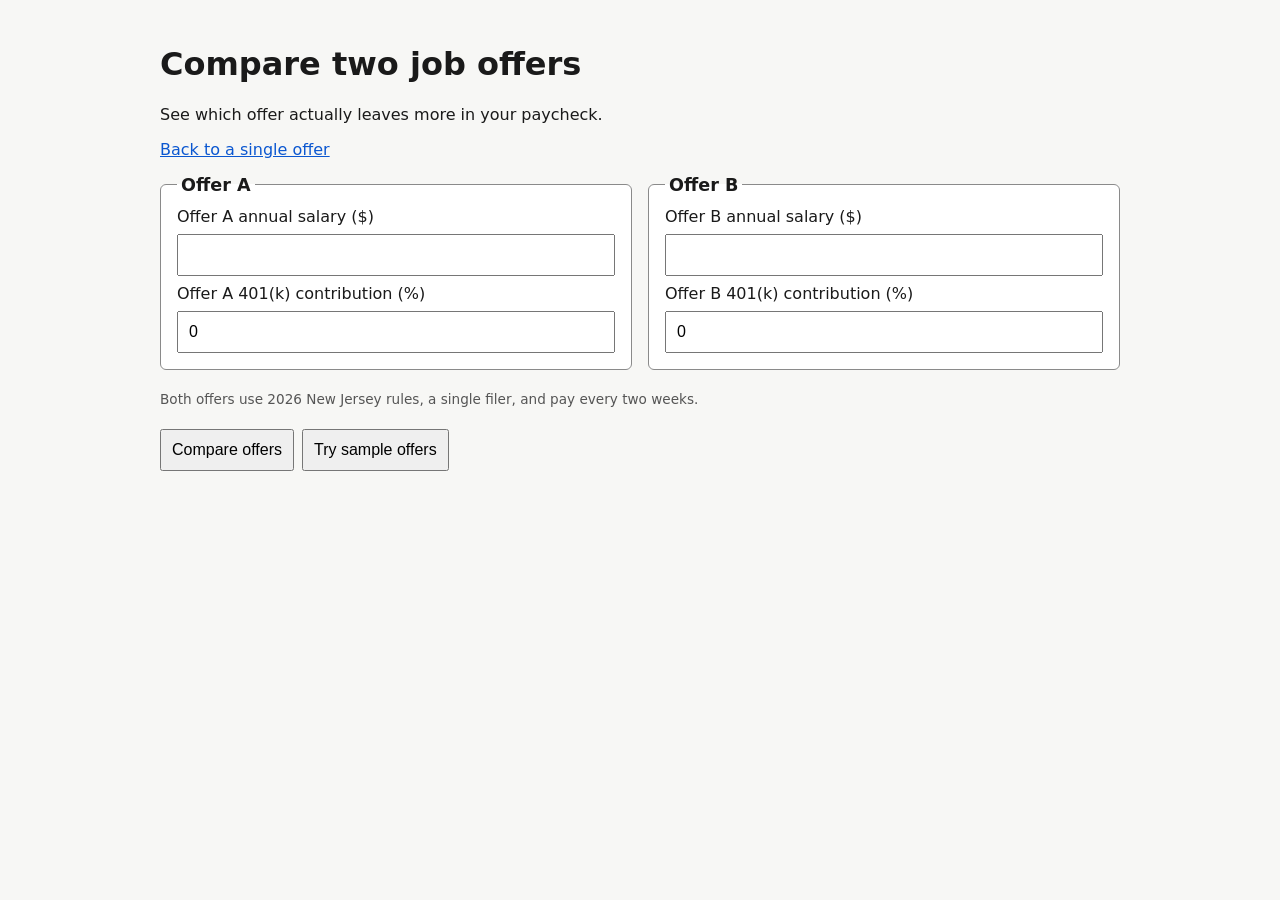
==== frontend/compare.html @ b54831f1 "Add compare view for two job offers - New compare.html/compare.js: Offer A and B forms side by side," ====
<!doctype html>
<html lang="en">

<head>
    <meta charset="utf-8">
    <meta name="viewport" content="width=device-width, initial-scale=1">
    <title>Compare offers - PayPeek</title>
    <link rel="stylesheet" href="style.css">
</head>

<body>
    <main class="wide">
        <h1>Compare two job offers</h1>
        <p class="tagline">See which offer actually leaves more in your paycheck.</p>
        <p><a href="index.html">Back to a single offer</a></p>

        <form id="compare-form">
            <div class="offers">
                <fieldset>
                    <legend>Offer A</legend>
                    <label for="a-salary">Offer A annual salary ($)</label>
                    <input id="a-salary" type="number" min="1" step="1" inputmode="numeric" required>

                    <label for="a-k401">Offer A 401(k) contribution (%)</label>
                    <input id="a-k401" type="number" min="0" max="100" step="0.5" value="0" required>
                </fieldset>

                <fieldset>
                    <legend>Offer B</legend>
                    <label for="b-salary">Offer B annual salary ($)</label>
                    <input id="b-salary" type="number" min="1" step="1" inputmode="numeric" required>

                    <label for="b-k401">Offer B 401(k) contribution (%)</label>
                    <input id="b-k401" type="number" min="0" max="100" step="0.5" value="0" required>
                </fieldset>
            </div>

            <p class="note">Both offers use 2026 New Jersey rules, a single filer, and pay every two weeks.</p>

            <div class="actions">
                <button type="submit" id="compare-submit">Compare offers</button>
                <button type="button" id="sample">Try sample offers</button>
            </div>
        </form>

        <p id="error" role="alert"></p>

        <!-- Always in the page so screen readers announce changes to it. -->
        <div id="summary" class="summary" role="status" aria-live="polite"></div>

        <section id="results" aria-labelledby="results-heading" hidden>
            <h2 id="results-heading">Side by side</h2>
            <div class="offers">
                <article class="offer-result" aria-labelledby="a-heading">
                    <h3 id="a-heading">Offer A</h3>
                    <p class="net">Take-home per paycheck: <strong id="a-net"></strong></p>
                    <table>
                        <caption class="visually-hidden">Offer A deductions</caption>
                        <thead>
                            <tr>
                                <th scope="col">Item</th>
                                <th scope="col">Per paycheck</th>
                                <th scope="col">Per year</th>
                            </tr>
                        </thead>
                        <tbody id="a-rows"></tbody>
                    </table>
                    <ul id="a-notes" class="notes" aria-label="Offer A notes" hidden></ul>
                </article>

                <article class="offer-result" aria-labelledby="b-heading">
                    <h3 id="b-heading">Offer B</h3>
                    <p class="net">Take-home per paycheck: <strong id="b-net"></strong></p>
                    <table>
                        <caption class="visually-hidden">Offer B deductions</caption>
                        <thead>
                            <tr>
                                <th scope="col">Item</th>
                                <th scope="col">Per paycheck</th>
                                <th scope="col">Per year</th>
                            </tr>
                        </thead>
                        <tbody id="b-rows"></tbody>
                    </table>
                    <ul id="b-notes" class="notes" aria-label="Offer B notes" hidden></ul>
                </article>
            </div>
            <p class="note">Estimate only, not tax advice. Based on 2026 federal and New Jersey rules.</p>
        </section>
    </main>
    <script src="common.js"></script>
    <script src="compare.js"></script>
</body>

</html>
---- frontend/style.css ----
body {
    font-family: system-ui, sans-serif;
    background: #f7f7f5;
    color: #1a1a1a;
    margin: 0;
}

main {
    max-width: 640px;
    margin: 0 auto;
    padding: 24px 16px;
}

form {
    display: grid;
    gap: 8px;
    margin: 16px 0;
}

input,
select,
button {
    font-size: 1rem;
    padding: 10px;
}

button {
    cursor: pointer;
}

#error {
    color: #b00020;
}

table {
    width: 100%;
    border-collapse: collapse;
}

th,
td {
    text-align: left;
    padding: 8px;
    border-bottom: 1px solid #ddd;
}

.net {
    font-size: 1.4rem;
}

.note {
    font-size: 0.85rem;
    color: #555;
}
/* ---- Shared accessibility helpers ---- */
a {
    color: #0b57d0;
}

:focus-visible {
    outline: 3px solid #0b57d0;
    outline-offset: 2px;
}

.visually-hidden {
    position: absolute;
    width: 1px;
    height: 1px;
    margin: -1px;
    padding: 0;
    overflow: hidden;
    clip: rect(0 0 0 0);
    white-space: nowrap;
    border: 0;
}

/* ---- Compare page ---- */
main.wide {
    max-width: 960px;
}

.offers {
    display: grid;
    grid-template-columns: 1fr 1fr;
    gap: 16px;
}

fieldset {
    display: grid;
    gap: 8px;
    min-width: 0;
    margin: 0;
    padding: 12px 16px 16px;
    border: 1px solid #8a8a8a;
    border-radius: 6px;
    background: #fff;
}

legend {
    font-weight: 700;
    font-size: 1.1rem;
    padding: 0 4px;
}

.actions {
    display: flex;
    flex-wrap: wrap;
    gap: 8px;
}

button:disabled {
    cursor: wait;
}

.summary {
    margin: 16px 0;
    padding: 12px 16px;
    font-size: 1.15rem;
    line-height: 1.5;
    background: #e7f4ea;
    border-left: 6px solid #1e7d3a;
    color: #1a1a1a;
}

.summary:empty {
    display: none;
}

.offer-result {
    min-width: 0;
    padding: 12px 16px;
    border: 1px solid #ddd;
    border-radius: 6px;
    background: #fff;
}

.offer-result h3 {
    margin-top: 0;
}

.notes {
    font-size: 0.9rem;
    color: #444;
    padding-left: 20px;
}

@media (max-width: 720px) {
    .offers {
        grid-template-columns: 1fr;
    }
}
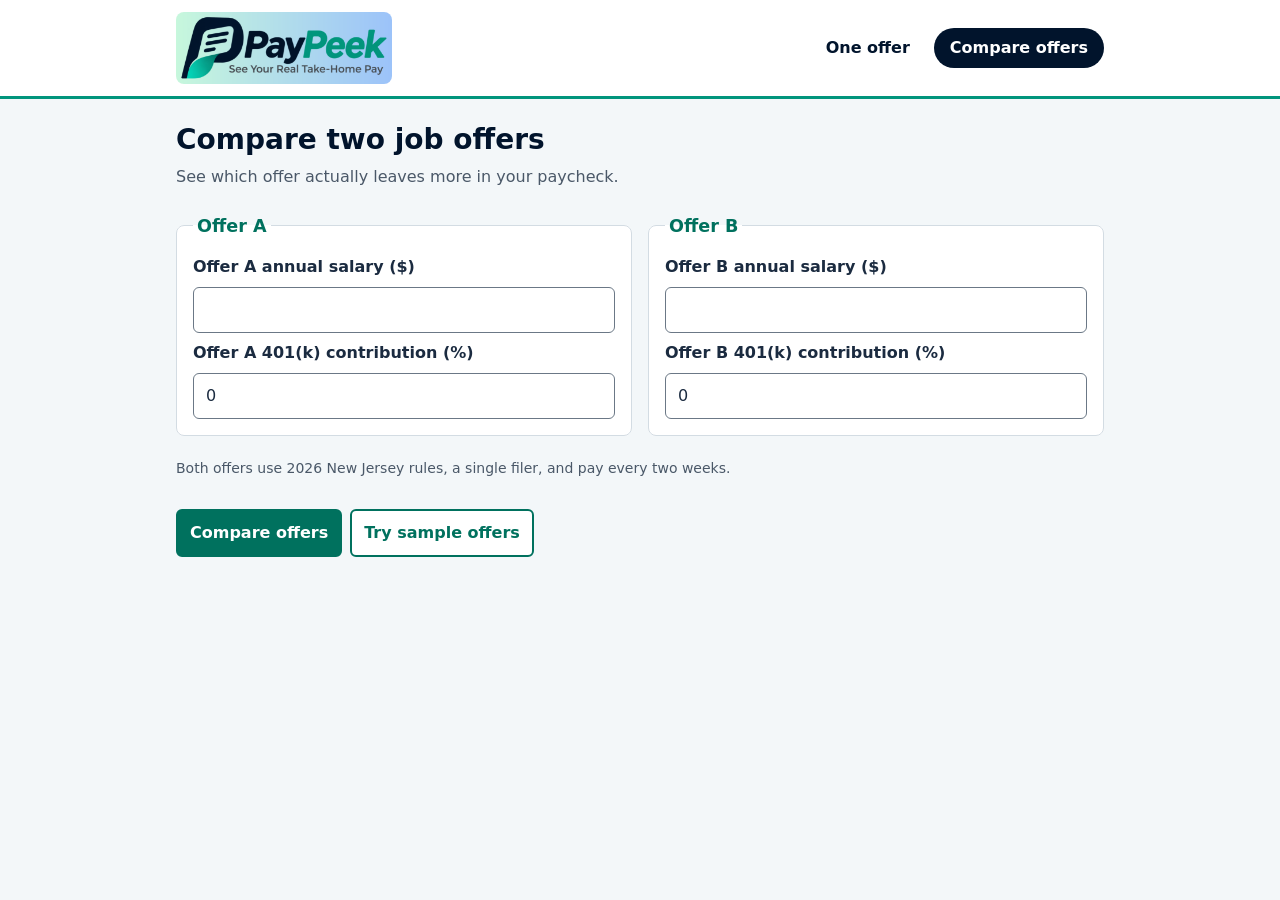
==== commit 1e7f55a3: "Frontend design pass: logo header, favicon, navy/teal palette - Add assets/logo.png (original), logo" ====
--- a/frontend/compare.html
+++ b/frontend/compare.html
@@ -5,14 +5,25 @@
     <meta charset="utf-8">
     <meta name="viewport" content="width=device-width, initial-scale=1">
     <title>Compare offers - PayPeek</title>
+    <link rel="icon" href="assets/icon.png" type="image/png">
+    <meta name="description" content="PayPeek: See your real take-home pay for a job offer.">
     <link rel="stylesheet" href="style.css">
 </head>
 
-<body>
-    <main class="wide">
+<body class="wide">
+    <header class="site-header">
+        <div class="site-header-inner">
+            <a class="brand" href="index.html"><img src="assets/logo-header.png" alt="PayPeek: See your real take-home pay" width="216" height="72"></a>
+            <p class="site-tagline" aria-hidden="true">See your real take-home pay</p>
+            <nav class="site-nav" aria-label="Main">
+                <a href="index.html">One offer</a>
+                <a href="compare.html" aria-current="page">Compare offers</a>
+            </nav>
+        </div>
+    </header>
+    <main>
         <h1>Compare two job offers</h1>
-        <p class="tagline">See which offer actually leaves more in your paycheck.</p>
-        <p><a href="index.html">Back to a single offer</a></p>
+        <p class="lede">See which offer actually leaves more in your paycheck.</p>
 
         <form id="compare-form">
             <div class="offers">
--- a/frontend/style.css
+++ b/frontend/style.css
@@ -1,64 +1,96 @@
+/* PayPeek styles. Every text/background pair below meets WCAG AA (most meet AAA). */
+
+/* ---- Palette and spacing ---- */
+/* Colors come from the logo (assets/logo.png): navy #01142c, teal #01957c, leaf #05cdb2.
+   The logo teal is only 3.8:1 on white, so text and button fills use a darker teal. */
+:root {
+    --bg: #f3f7f9;
+    --surface: #ffffff;
+    --navy: #01142c;            /* headings; 17.1:1 on --bg */
+    --text: #1b2b40;            /* body text; 13.3:1 on --bg */
+    --muted: #4a5868;           /* 6.8:1 on --bg, 6.2:1 on --chip */
+    --brand: #00715e;           /* teal for text/buttons; 5.5:1 on --bg, white on it 6.0:1 */
+    --brand-strong: #005a4b;    /* hover; white on it 8.2:1 */
+    --brand-soft: #e1f5f0;      /* --brand on it 5.3:1 */
+    --accent: #01957c;          /* logo teal: borders and accents only, never text */
+    --on-navy-accent: #7fe6cf;  /* 12.4:1 on --navy */
+    --chip: #e8eef2;
+    --line: #d3dce3;
+    --input-line: #6b7886;      /* 4.5:1 on white, for form control borders */
+    --focus: #1d5fd1;           /* 5.4:1 on --bg */
+    --error: #b00020;           /* 6.8:1 on --bg */
+
+    --space-1: 4px;
+    --space-2: 8px;
+    --space-3: 12px;
+    --space-4: 16px;
+    --space-5: 24px;
+    --space-6: 32px;
+    --radius: 8px;
+    --page: 640px;
+}
+
+body.wide {
+    --page: 960px;
+}
+
+/* ---- Base ---- */
+* {
+    box-sizing: border-box;
+}
+
 body {
-    font-family: system-ui, sans-serif;
-    background: #f7f7f5;
-    color: #1a1a1a;
     margin: 0;
+    font-family: system-ui, -apple-system, "Segoe UI", Roboto, sans-serif;
+    line-height: 1.5;
+    background: var(--bg);
+    color: var(--text);
 }
 
 main {
-    max-width: 640px;
+    max-width: var(--page);
     margin: 0 auto;
-    padding: 24px 16px;
-}
-
-form {
-    display: grid;
-    gap: 8px;
-    margin: 16px 0;
-}
-
-input,
-select,
-button {
-    font-size: 1rem;
-    padding: 10px;
-}
-
-button {
-    cursor: pointer;
-}
-
-#error {
-    color: #b00020;
-}
-
-table {
-    width: 100%;
-    border-collapse: collapse;
-}
-
-th,
-td {
-    text-align: left;
-    padding: 8px;
-    border-bottom: 1px solid #ddd;
-}
-
-.net {
-    font-size: 1.4rem;
-}
-
-.note {
-    font-size: 0.85rem;
-    color: #555;
-}
-/* ---- Shared accessibility helpers ---- */
+    padding: var(--space-5) var(--space-4) var(--space-6);
+}
+
+h1,
+h2,
+h3,
+legend {
+    color: var(--navy);
+}
+
+h1 {
+    margin: 0 0 var(--space-2);
+    font-size: 1.75rem;
+    line-height: 1.2;
+}
+
+h2 {
+    margin: var(--space-6) 0 var(--space-3);
+    font-size: 1.35rem;
+}
+
+h3 {
+    font-size: 1.1rem;
+}
+
+.lede {
+    margin: 0 0 var(--space-5);
+    color: var(--muted);
+}
+
 a {
-    color: #0b57d0;
+    color: var(--brand);
+    text-underline-offset: 3px;
+}
+
+a:hover {
+    color: var(--brand-strong);
 }
 
 :focus-visible {
-    outline: 3px solid #0b57d0;
+    outline: 3px solid var(--focus);
     outline-offset: 2px;
 }
 
@@ -74,78 +106,425 @@
     border: 0;
 }
 
+/* ---- Header ---- */
+/* White bar with the logo (which carries the tagline) and nav; wraps to two rows on phones. */
+.site-header {
+    background: var(--surface);
+    border-bottom: 3px solid var(--accent);
+}
+
+.site-header-inner {
+    display: flex;
+    flex-wrap: wrap;
+    align-items: center;
+    justify-content: space-between;
+    gap: var(--space-3) var(--space-4);
+    max-width: var(--page);
+    margin: 0 auto;
+    padding: var(--space-3) var(--space-4);
+}
+
+.brand {
+    display: block;
+    line-height: 0;
+    border-radius: var(--radius);
+}
+
+.brand img {
+    display: block;
+    width: auto;
+    height: 72px;
+    border-radius: var(--radius);
+}
+
+/* The logo already shows the tagline; it's only repeated as text on small screens,
+   where the logo's own tagline is too small to read. Hidden from screen readers
+   because the logo's alt text already says it. */
+.site-tagline {
+    display: none;
+    margin: 0;
+    color: var(--muted);
+    font-weight: 600;
+}
+
+.site-nav {
+    display: flex;
+    gap: var(--space-2);
+}
+
+.site-nav a {
+    padding: var(--space-2) var(--space-4);
+    border-radius: 999px;
+    color: var(--navy);
+    font-weight: 600;
+    text-decoration: none;
+}
+
+.site-nav a:hover {
+    color: var(--navy);
+    background: var(--chip);
+    text-decoration: underline;
+}
+
+.site-nav a[aria-current="page"] {
+    background: var(--navy);
+    color: #fff;
+}
+
+/* ---- Forms ---- */
+form {
+    display: grid;
+    gap: var(--space-2);
+    margin: 0 0 var(--space-4);
+}
+
+#offer-form,
+fieldset {
+    padding: var(--space-4);
+    border: 1px solid var(--line);
+    border-radius: var(--radius);
+    background: var(--surface);
+}
+
+label {
+    font-weight: 600;
+}
+
+input,
+select,
+button {
+    font: inherit;
+    font-size: 1rem;
+    padding: 10px 12px;
+    border-radius: 6px;
+}
+
+input,
+select {
+    width: 100%;
+    border: 1px solid var(--input-line);
+    background: var(--surface);
+    color: var(--text);
+}
+
+#offer-form label:not(:first-child) {
+    margin-top: var(--space-2);
+}
+
+.actions {
+    display: flex;
+    flex-wrap: wrap;
+    gap: var(--space-2);
+    margin-top: var(--space-2);
+}
+
+/* Secondary buttons by default; the form's submit button is the primary one. */
+button {
+    cursor: pointer;
+    border: 2px solid var(--brand);
+    background: var(--surface);
+    color: var(--brand);
+    font-weight: 600;
+}
+
+button:hover {
+    background: var(--brand-soft);
+}
+
+button[type="submit"] {
+    background: var(--brand);
+    color: #fff;
+}
+
+button[type="submit"]:hover {
+    background: var(--brand-strong);
+    border-color: var(--brand-strong);
+}
+
+button:disabled {
+    cursor: wait;
+    opacity: 0.65;
+}
+
+#error {
+    color: var(--error);
+    font-weight: 600;
+}
+
+#error:empty {
+    display: none;
+}
+
+/* ---- Results ---- */
+/* Take-home: navy panel, label above a large white number (18.5:1). */
+.net {
+    margin: 0 0 var(--space-5);
+    padding: var(--space-4) var(--space-5);
+    border-left: 6px solid var(--on-navy-accent);
+    border-radius: var(--radius);
+    background: var(--navy);
+    color: var(--on-navy-accent);
+    font-weight: 600;
+}
+
+.net strong {
+    display: block;
+    margin-top: var(--space-1);
+    color: #fff;
+    font-size: 2.5rem;
+    font-weight: 800;
+    line-height: 1.15;
+    letter-spacing: -0.01em;
+    font-variant-numeric: tabular-nums;
+}
+
+table {
+    width: 100%;
+    border-collapse: separate;
+    border-spacing: 0;
+    border: 1px solid var(--line);
+    border-radius: var(--radius);
+    background: var(--surface);
+    overflow: hidden;
+    font-variant-numeric: tabular-nums;
+}
+
+th,
+td {
+    padding: var(--space-2) var(--space-3);
+    text-align: left;
+    border-bottom: 1px solid var(--line);
+}
+
+th {
+    background: var(--chip);
+    font-size: 0.9rem;
+}
+
+tbody tr:last-child td {
+    border-bottom: 0;
+}
+
+/* Money columns line up on the right; amounts never break across lines. */
+th:not(:first-child),
+td:not(:first-child) {
+    text-align: right;
+}
+
+td:not(:first-child) {
+    white-space: nowrap;
+}
+
+.note {
+    font-size: 0.875rem;
+    color: var(--muted);
+}
+
+.notes {
+    margin: var(--space-3) 0;
+    padding-left: var(--space-5);
+    font-size: 0.9rem;
+    color: var(--muted);
+}
+
+/* Plain-language highlight (compare summary, what-if sentence). */
+.summary {
+    margin: var(--space-4) 0;
+    padding: var(--space-3) var(--space-4);
+    border-left: 6px solid var(--brand);
+    border-radius: var(--radius);
+    background: var(--brand-soft);
+    color: var(--text);
+    font-size: 1.1rem;
+    line-height: 1.5;
+}
+
+.summary:empty {
+    display: none;
+}
+
 /* ---- Compare page ---- */
-main.wide {
-    max-width: 960px;
-}
-
 .offers {
     display: grid;
     grid-template-columns: 1fr 1fr;
-    gap: 16px;
+    gap: var(--space-4);
 }
 
 fieldset {
     display: grid;
-    gap: 8px;
+    gap: var(--space-2);
     min-width: 0;
     margin: 0;
-    padding: 12px 16px 16px;
-    border: 1px solid #8a8a8a;
-    border-radius: 6px;
-    background: #fff;
 }
 
 legend {
-    font-weight: 700;
+    padding: 0 var(--space-1);
     font-size: 1.1rem;
-    padding: 0 4px;
-}
-
-.actions {
+    font-weight: 800;
+    color: var(--brand);
+}
+
+.offer-result {
+    min-width: 0;
+    padding: var(--space-4);
+    border: 1px solid var(--line);
+    border-radius: var(--radius);
+    background: var(--surface);
+}
+
+.offer-result h3 {
+    margin: 0 0 var(--space-3);
+}
+
+.offer-result .net {
+    padding: var(--space-3) var(--space-4);
+}
+
+.offer-result .net strong {
+    font-size: 2rem;
+}
+
+/* ---- What-if sliders (index.html) ---- */
+.whatif {
+    margin: var(--space-4) 0 var(--space-5);
+    padding: var(--space-4);
+    border: 1px solid var(--line);
+    border-radius: var(--radius);
+    background: var(--surface);
+}
+
+.whatif h3 {
+    margin: 0 0 var(--space-1);
+}
+
+.whatif .note {
+    margin-top: 0;
+}
+
+.slider {
+    margin: var(--space-4) 0;
+}
+
+.slider-label {
     display: flex;
     flex-wrap: wrap;
-    gap: 8px;
-}
-
-button:disabled {
-    cursor: wait;
-}
-
-.summary {
-    margin: 16px 0;
-    padding: 12px 16px;
-    font-size: 1.15rem;
-    line-height: 1.5;
-    background: #e7f4ea;
-    border-left: 6px solid #1e7d3a;
-    color: #1a1a1a;
-}
-
-.summary:empty {
+    justify-content: space-between;
+    gap: var(--space-1) var(--space-3);
+}
+
+.slider-label output {
+    font-weight: 800;
+    color: var(--brand);
+    font-variant-numeric: tabular-nums;
+}
+
+input[type="range"] {
+    height: 32px;
+    margin: var(--space-1) 0 0;
+    padding: 0;
+    border: 0;
+    background: transparent;
+    accent-color: var(--brand);
+}
+
+.slider-range {
+    display: flex;
+    justify-content: space-between;
+    font-size: 0.85rem;
+    color: var(--muted);
+}
+
+/* ---- Explain my paycheck (index.html) ---- */
+.explain {
+    margin: var(--space-5) 0 var(--space-4);
+}
+
+.explain-status {
+    color: var(--muted);
+}
+
+.explain-status:empty {
     display: none;
 }
 
-.offer-result {
-    min-width: 0;
-    padding: 12px 16px;
-    border: 1px solid #ddd;
-    border-radius: 6px;
-    background: #fff;
-}
-
-.offer-result h3 {
-    margin-top: 0;
-}
-
-.notes {
-    font-size: 0.9rem;
-    color: #444;
-    padding-left: 20px;
-}
-
-@media (max-width: 720px) {
+.explain-box {
+    margin-top: var(--space-3);
+    padding: var(--space-4);
+    border: 1px solid var(--line);
+    border-radius: var(--radius);
+    background: var(--surface);
+}
+
+.explain-source {
+    display: inline-block;
+    margin: 0 0 var(--space-2);
+    padding: 2px var(--space-2);
+    border-radius: 4px;
+    background: var(--chip);
+    color: var(--text);
+    font-size: 0.85rem;
+    font-weight: 700;
+}
+
+.explain-text {
+    margin: 0;
+    line-height: 1.6;
+    white-space: pre-line;
+}
+
+/* ---- Narrow screens ---- */
+/* Two money tables side by side need room; stack them below this width. */
+@media (max-width: 860px) {
     .offers {
         grid-template-columns: 1fr;
     }
 }
+
+@media (max-width: 480px) {
+    .brand img {
+        height: 60px;
+    }
+
+    .site-tagline {
+        display: block;
+        flex-basis: 100%;
+        margin-top: calc(-1 * var(--space-2));
+    }
+
+    .site-nav a {
+        padding: var(--space-2) var(--space-3);
+    }
+
+    .net strong {
+        font-size: 2.1rem;
+    }
+
+    th,
+    td {
+        padding: var(--space-2);
+    }
+}
+
+/* Very small phones (e.g. 320px): tighten tables so amounts still fit. */
+@media (max-width: 380px) {
+    main {
+        padding-left: var(--space-3);
+        padding-right: var(--space-3);
+    }
+
+    .offer-result,
+    .whatif,
+    #offer-form,
+    fieldset {
+        padding: var(--space-3);
+    }
+
+    table {
+        font-size: 0.875rem;
+    }
+
+    th,
+    td {
+        padding: var(--space-2) 6px;
+    }
+}
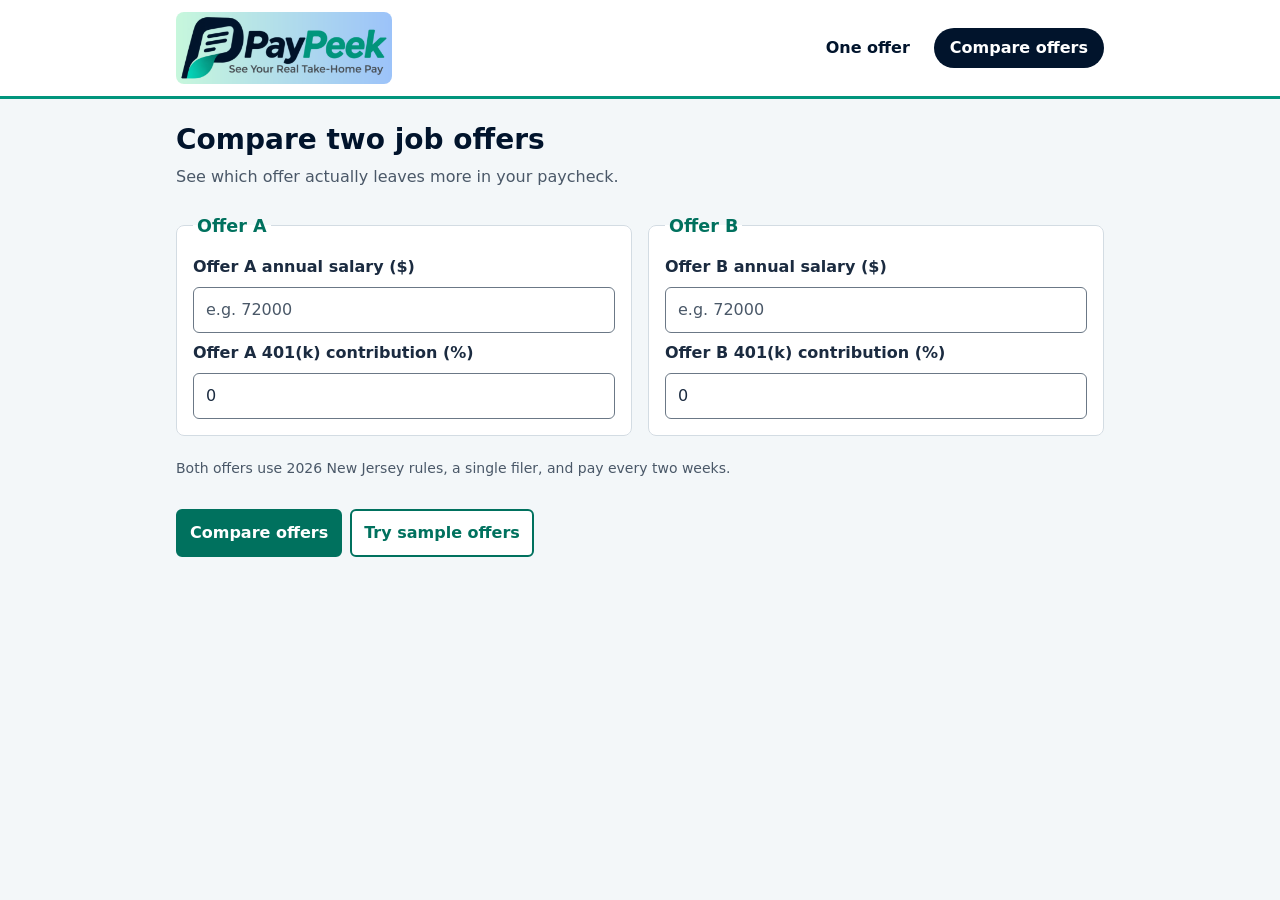
==== commit a65cf6a6: "Usability fixes: clearer what-if, number boxes, remembered inputs From a usability test where the Wh" ====
--- a/frontend/compare.html
+++ b/frontend/compare.html
@@ -30,19 +30,19 @@
                 <fieldset>
                     <legend>Offer A</legend>
                     <label for="a-salary">Offer A annual salary ($)</label>
-                    <input id="a-salary" type="number" min="1" step="1" inputmode="numeric" required>
+                    <input id="a-salary" type="number" min="1" step="1" inputmode="numeric" placeholder="e.g. 72000" required>
 
                     <label for="a-k401">Offer A 401(k) contribution (%)</label>
-                    <input id="a-k401" type="number" min="0" max="100" step="0.5" value="0" required>
+                    <input id="a-k401" type="number" min="0" max="100" step="0.5" value="0" placeholder="e.g. 5" required>
                 </fieldset>
 
                 <fieldset>
                     <legend>Offer B</legend>
                     <label for="b-salary">Offer B annual salary ($)</label>
-                    <input id="b-salary" type="number" min="1" step="1" inputmode="numeric" required>
+                    <input id="b-salary" type="number" min="1" step="1" inputmode="numeric" placeholder="e.g. 72000" required>
 
                     <label for="b-k401">Offer B 401(k) contribution (%)</label>
-                    <input id="b-k401" type="number" min="0" max="100" step="0.5" value="0" required>
+                    <input id="b-k401" type="number" min="0" max="100" step="0.5" value="0" placeholder="e.g. 5" required>
                 </fieldset>
             </div>
 
--- a/frontend/style.css
+++ b/frontend/style.css
@@ -207,6 +207,25 @@
     color: var(--text);
 }
 
+/* No spinner arrows on number boxes: people type salaries, and the arrows are tiny targets.
+   Arrow keys still step the value. */
+input[type="number"] {
+    -moz-appearance: textfield;
+    appearance: textfield;
+}
+
+input[type="number"]::-webkit-inner-spin-button,
+input[type="number"]::-webkit-outer-spin-button {
+    -webkit-appearance: none;
+    margin: 0;
+}
+
+/* Example values like "e.g. 72000"; --muted is 7.3:1 on white (browser default grey is borderline). */
+::placeholder {
+    color: var(--muted);
+    opacity: 1;
+}
+
 #offer-form label:not(:first-child) {
     margin-top: var(--space-2);
 }
@@ -408,14 +427,28 @@
 .slider-label {
     display: flex;
     flex-wrap: wrap;
+    align-items: center;
     justify-content: space-between;
-    gap: var(--space-1) var(--space-3);
-}
-
-.slider-label output {
-    font-weight: 800;
+    gap: var(--space-2) var(--space-3);
+}
+
+/* Number box beside each slider, for typing an exact value. */
+.slider-num {
+    width: 8.5rem;
+    padding: 6px 10px;
+    text-align: right;
+    font-weight: 700;
     color: var(--brand);
     font-variant-numeric: tabular-nums;
+}
+
+.slider-num-short {
+    width: 5.5rem;
+}
+
+.slider-num:invalid {
+    border-color: var(--error);
+    border-width: 2px;
 }
 
 input[type="range"] {
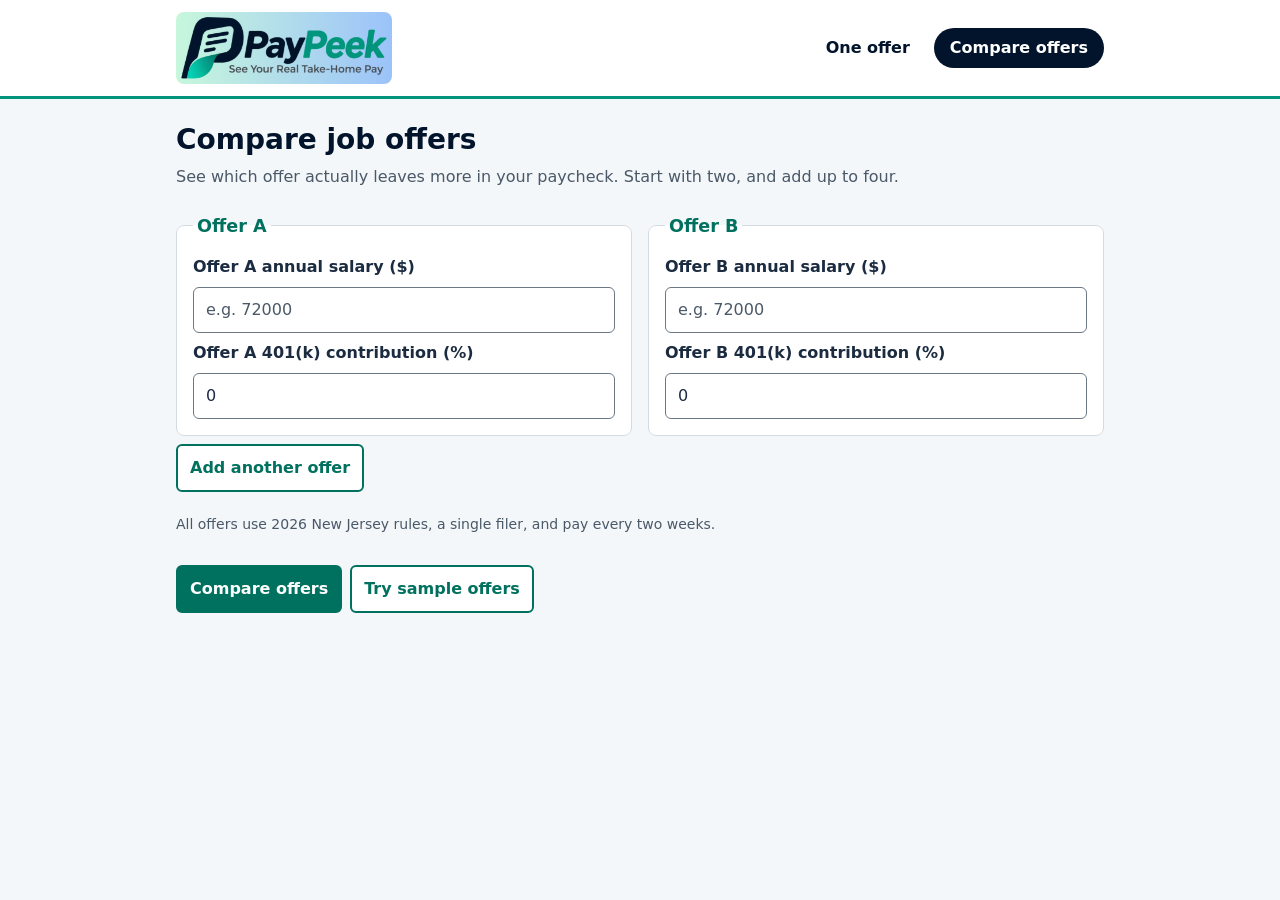
==== commit 6d0b26ea: "Compare page: compare up to 4 offers - "Add another offer" adds Offer C and D (up to 4); C and D hav" ====
--- a/frontend/compare.html
+++ b/frontend/compare.html
@@ -22,11 +22,12 @@
         </div>
     </header>
     <main>
-        <h1>Compare two job offers</h1>
-        <p class="lede">See which offer actually leaves more in your paycheck.</p>
+        <h1>Compare job offers</h1>
+        <p class="lede">See which offer actually leaves more in your paycheck. Start with two, and add up to four.</p>
 
         <form id="compare-form">
-            <div class="offers">
+            <!-- Offers C and D stay hidden and disabled (so they skip validation) until added. -->
+            <div class="offers" id="offer-inputs" data-count="2">
                 <fieldset>
                     <legend>Offer A</legend>
                     <label for="a-salary">Offer A annual salary ($)</label>
@@ -44,9 +45,35 @@
                     <label for="b-k401">Offer B 401(k) contribution (%)</label>
                     <input id="b-k401" type="number" min="0" max="100" step="0.5" value="0" placeholder="e.g. 5" required>
                 </fieldset>
+
+                <fieldset id="c-fieldset" hidden disabled>
+                    <legend>Offer C</legend>
+                    <label for="c-salary">Offer C annual salary ($)</label>
+                    <input id="c-salary" type="number" min="1" step="1" inputmode="numeric" placeholder="e.g. 72000" required>
+
+                    <label for="c-k401">Offer C 401(k) contribution (%)</label>
+                    <input id="c-k401" type="number" min="0" max="100" step="0.5" value="0" placeholder="e.g. 5" required>
+                    <button type="button" class="remove-offer" data-offer="c">Remove<span class="visually-hidden"> Offer C</span></button>
+                </fieldset>
+
+                <fieldset id="d-fieldset" hidden disabled>
+                    <legend>Offer D</legend>
+                    <label for="d-salary">Offer D annual salary ($)</label>
+                    <input id="d-salary" type="number" min="1" step="1" inputmode="numeric" placeholder="e.g. 72000" required>
+
+                    <label for="d-k401">Offer D 401(k) contribution (%)</label>
+                    <input id="d-k401" type="number" min="0" max="100" step="0.5" value="0" placeholder="e.g. 5" required>
+                    <button type="button" class="remove-offer" data-offer="d">Remove<span class="visually-hidden"> Offer D</span></button>
+                </fieldset>
             </div>
 
-            <p class="note">Both offers use 2026 New Jersey rules, a single filer, and pay every two weeks.</p>
+            <!-- Remembered with the other values (common.js), so the number of offers survives page switches. -->
+            <input type="hidden" id="offer-count" value="2">
+            <button type="button" id="add-offer" class="add-offer">Add another offer</button>
+            <p id="offer-limit" class="note" hidden>You can compare up to 4 offers.</p>
+            <p id="offer-status" class="visually-hidden" role="status"></p>
+
+            <p class="note">All offers use 2026 New Jersey rules, a single filer, and pay every two weeks.</p>
 
             <div class="actions">
                 <button type="submit" id="compare-submit">Compare offers</button>
@@ -61,8 +88,8 @@
 
         <section id="results" aria-labelledby="results-heading" hidden>
             <h2 id="results-heading">Side by side</h2>
-            <div class="offers">
-                <article class="offer-result" aria-labelledby="a-heading">
+            <div class="offers" id="offer-results" data-count="2">
+                <article class="offer-result" id="a-result" aria-labelledby="a-heading">
                     <h3 id="a-heading">Offer A</h3>
                     <p class="net">Take-home per paycheck: <strong id="a-net"></strong></p>
                     <table>
@@ -79,7 +106,7 @@
                     <ul id="a-notes" class="notes" aria-label="Offer A notes" hidden></ul>
                 </article>
 
-                <article class="offer-result" aria-labelledby="b-heading">
+                <article class="offer-result" id="b-result" aria-labelledby="b-heading">
                     <h3 id="b-heading">Offer B</h3>
                     <p class="net">Take-home per paycheck: <strong id="b-net"></strong></p>
                     <table>
@@ -95,6 +122,40 @@
                     </table>
                     <ul id="b-notes" class="notes" aria-label="Offer B notes" hidden></ul>
                 </article>
+
+                <article class="offer-result" id="c-result" aria-labelledby="c-heading" hidden>
+                    <h3 id="c-heading">Offer C</h3>
+                    <p class="net">Take-home per paycheck: <strong id="c-net"></strong></p>
+                    <table>
+                        <caption class="visually-hidden">Offer C deductions</caption>
+                        <thead>
+                            <tr>
+                                <th scope="col">Item</th>
+                                <th scope="col">Per paycheck</th>
+                                <th scope="col">Per year</th>
+                            </tr>
+                        </thead>
+                        <tbody id="c-rows"></tbody>
+                    </table>
+                    <ul id="c-notes" class="notes" aria-label="Offer C notes" hidden></ul>
+                </article>
+
+                <article class="offer-result" id="d-result" aria-labelledby="d-heading" hidden>
+                    <h3 id="d-heading">Offer D</h3>
+                    <p class="net">Take-home per paycheck: <strong id="d-net"></strong></p>
+                    <table>
+                        <caption class="visually-hidden">Offer D deductions</caption>
+                        <thead>
+                            <tr>
+                                <th scope="col">Item</th>
+                                <th scope="col">Per paycheck</th>
+                                <th scope="col">Per year</th>
+                            </tr>
+                        </thead>
+                        <tbody id="d-rows"></tbody>
+                    </table>
+                    <ul id="d-notes" class="notes" aria-label="Offer D notes" hidden></ul>
+                </article>
             </div>
             <p class="note">Estimate only, not tax advice. Based on 2026 federal and New Jersey rules.</p>
         </section>
--- a/frontend/style.css
+++ b/frontend/style.css
@@ -34,9 +34,19 @@
     --page: 960px;
 }
 
+/* Compare page with 3 or 4 offers: room for them side by side. */
+body.wide.many-offers {
+    --page: 1240px;
+}
+
 /* ---- Base ---- */
 * {
     box-sizing: border-box;
+}
+
+/* `hidden` always hides, even on elements given a display (e.g. fieldset is a grid). */
+[hidden] {
+    display: none !important;
 }
 
 body {
@@ -372,6 +382,7 @@
 fieldset {
     display: grid;
     gap: var(--space-2);
+    align-content: start;   /* don't stretch rows when a neighbour card is taller */
     min-width: 0;
     margin: 0;
 }
@@ -401,6 +412,44 @@
 
 .offer-result .net strong {
     font-size: 2rem;
+}
+
+/* Add/remove offers (compare page). Buttons keep their own width inside the grid form. */
+.add-offer,
+.remove-offer {
+    justify-self: start;
+}
+
+.remove-offer {
+    margin-top: var(--space-2);
+}
+
+/* 3 offers sit in one row from 1140px and 4 offers from 1220px (narrower and the tables
+   don't fit); 2 columns in between; stacked below 860px. */
+@media (min-width: 1140px) {
+    .offers[data-count="3"] {
+        grid-template-columns: repeat(3, minmax(0, 1fr));
+    }
+}
+
+@media (min-width: 1220px) {
+    .offers[data-count="4"] {
+        grid-template-columns: repeat(4, minmax(0, 1fr));
+    }
+
+    /* Four narrow cards: tighter card and table so amounts fit inside the card. */
+    .offers[data-count="4"] .offer-result {
+        padding: var(--space-3);
+    }
+
+    .offers[data-count="4"] table {
+        font-size: 0.8125rem;
+    }
+
+    .offers[data-count="4"] th,
+    .offers[data-count="4"] td {
+        padding: var(--space-2) 6px;
+    }
 }
 
 /* ---- What-if sliders (index.html) ---- */
@@ -561,3 +610,7 @@
         padding: var(--space-2) 6px;
     }
 }
+
+.whatif-hint {
+    margin: 0 0 var(--space-3);
+}
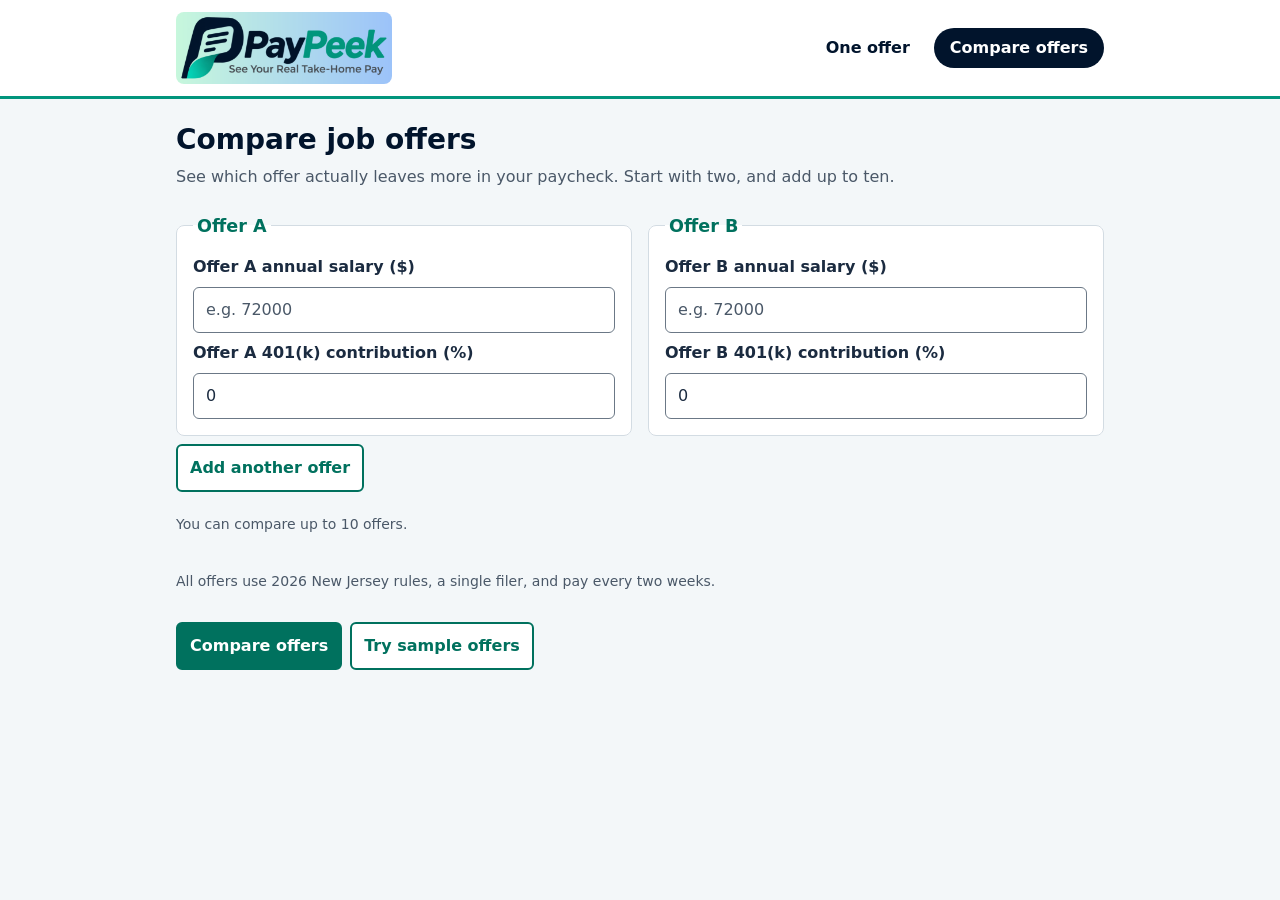
==== commit 546f85cf: "Compare page: up to 10 offers with ranked table - "Add another offer" adds Offer C to J (built by co" ====
--- a/frontend/compare.html
+++ b/frontend/compare.html
@@ -23,11 +23,11 @@
     </header>
     <main>
         <h1>Compare job offers</h1>
-        <p class="lede">See which offer actually leaves more in your paycheck. Start with two, and add up to four.</p>
+        <p class="lede">See which offer actually leaves more in your paycheck. Start with two, and add up to ten.</p>
 
         <form id="compare-form">
-            <!-- Offers C and D stay hidden and disabled (so they skip validation) until added. -->
-            <div class="offers" id="offer-inputs" data-count="2">
+            <!-- Offers C to J are added here by compare.js; hidden ones are disabled so they skip validation. -->
+            <div class="offers" id="offer-inputs">
                 <fieldset>
                     <legend>Offer A</legend>
                     <label for="a-salary">Offer A annual salary ($)</label>
@@ -45,32 +45,12 @@
                     <label for="b-k401">Offer B 401(k) contribution (%)</label>
                     <input id="b-k401" type="number" min="0" max="100" step="0.5" value="0" placeholder="e.g. 5" required>
                 </fieldset>
-
-                <fieldset id="c-fieldset" hidden disabled>
-                    <legend>Offer C</legend>
-                    <label for="c-salary">Offer C annual salary ($)</label>
-                    <input id="c-salary" type="number" min="1" step="1" inputmode="numeric" placeholder="e.g. 72000" required>
-
-                    <label for="c-k401">Offer C 401(k) contribution (%)</label>
-                    <input id="c-k401" type="number" min="0" max="100" step="0.5" value="0" placeholder="e.g. 5" required>
-                    <button type="button" class="remove-offer" data-offer="c">Remove<span class="visually-hidden"> Offer C</span></button>
-                </fieldset>
-
-                <fieldset id="d-fieldset" hidden disabled>
-                    <legend>Offer D</legend>
-                    <label for="d-salary">Offer D annual salary ($)</label>
-                    <input id="d-salary" type="number" min="1" step="1" inputmode="numeric" placeholder="e.g. 72000" required>
-
-                    <label for="d-k401">Offer D 401(k) contribution (%)</label>
-                    <input id="d-k401" type="number" min="0" max="100" step="0.5" value="0" placeholder="e.g. 5" required>
-                    <button type="button" class="remove-offer" data-offer="d">Remove<span class="visually-hidden"> Offer D</span></button>
-                </fieldset>
             </div>
 
             <!-- Remembered with the other values (common.js), so the number of offers survives page switches. -->
             <input type="hidden" id="offer-count" value="2">
-            <button type="button" id="add-offer" class="add-offer">Add another offer</button>
-            <p id="offer-limit" class="note" hidden>You can compare up to 4 offers.</p>
+            <button type="button" id="add-offer" class="add-offer" aria-describedby="offer-limit">Add another offer</button>
+            <p id="offer-limit" class="note">You can compare up to 10 offers.</p>
             <p id="offer-status" class="visually-hidden" role="status"></p>
 
             <p class="note">All offers use 2026 New Jersey rules, a single filer, and pay every two weeks.</p>
@@ -88,7 +68,7 @@
 
         <section id="results" aria-labelledby="results-heading" hidden>
             <h2 id="results-heading">Side by side</h2>
-            <div class="offers" id="offer-results" data-count="2">
+            <div class="offers" id="offer-results">
                 <article class="offer-result" id="a-result" aria-labelledby="a-heading">
                     <h3 id="a-heading">Offer A</h3>
                     <p class="net">Take-home per paycheck: <strong id="a-net"></strong></p>
@@ -122,41 +102,31 @@
                     </table>
                     <ul id="b-notes" class="notes" aria-label="Offer B notes" hidden></ul>
                 </article>
+            </div>
+            <p class="note">Estimate only, not tax advice. Based on 2026 federal and New Jersey rules.</p>
+        </section>
 
-                <article class="offer-result" id="c-result" aria-labelledby="c-heading" hidden>
-                    <h3 id="c-heading">Offer C</h3>
-                    <p class="net">Take-home per paycheck: <strong id="c-net"></strong></p>
-                    <table>
-                        <caption class="visually-hidden">Offer C deductions</caption>
-                        <thead>
-                            <tr>
-                                <th scope="col">Item</th>
-                                <th scope="col">Per paycheck</th>
-                                <th scope="col">Per year</th>
-                            </tr>
-                        </thead>
-                        <tbody id="c-rows"></tbody>
-                    </table>
-                    <ul id="c-notes" class="notes" aria-label="Offer C notes" hidden></ul>
-                </article>
+        <!-- 3 to 10 offers: ranked table, then each offer's full breakdown (closed by default). -->
+        <section id="ranked" aria-labelledby="ranked-heading" hidden>
+            <h2 id="ranked-heading">Offers ranked by take-home pay</h2>
+            <!-- Explicit roles keep this a table for screen readers when narrow screens restyle rows as cards. -->
+            <table class="ranked-table" role="table">
+                <caption class="visually-hidden">Offers from highest to lowest take-home pay per paycheck</caption>
+                <thead role="rowgroup">
+                    <tr role="row">
+                        <th scope="col" role="columnheader">Offer</th>
+                        <th scope="col" role="columnheader">Salary</th>
+                        <th scope="col" role="columnheader">401(k)</th>
+                        <th scope="col" role="columnheader">Take-home per paycheck</th>
+                        <th scope="col" role="columnheader">Take-home per year</th>
+                        <th scope="col" role="columnheader">Per paycheck vs. best</th>
+                    </tr>
+                </thead>
+                <tbody id="ranked-rows" role="rowgroup"></tbody>
+            </table>
 
-                <article class="offer-result" id="d-result" aria-labelledby="d-heading" hidden>
-                    <h3 id="d-heading">Offer D</h3>
-                    <p class="net">Take-home per paycheck: <strong id="d-net"></strong></p>
-                    <table>
-                        <caption class="visually-hidden">Offer D deductions</caption>
-                        <thead>
-                            <tr>
-                                <th scope="col">Item</th>
-                                <th scope="col">Per paycheck</th>
-                                <th scope="col">Per year</th>
-                            </tr>
-                        </thead>
-                        <tbody id="d-rows"></tbody>
-                    </table>
-                    <ul id="d-notes" class="notes" aria-label="Offer D notes" hidden></ul>
-                </article>
-            </div>
+            <h3 class="breakdowns-heading">Full breakdown for each offer</h3>
+            <div id="breakdowns" class="breakdowns"></div>
             <p class="note">Estimate only, not tax advice. Based on 2026 federal and New Jersey rules.</p>
         </section>
     </main>
--- a/frontend/style.css
+++ b/frontend/style.css
@@ -34,11 +34,6 @@
     --page: 960px;
 }
 
-/* Compare page with 3 or 4 offers: room for them side by side. */
-body.wide.many-offers {
-    --page: 1240px;
-}
-
 /* ---- Base ---- */
 * {
     box-sizing: border-box;
@@ -424,31 +419,131 @@
     margin-top: var(--space-2);
 }
 
-/* 3 offers sit in one row from 1140px and 4 offers from 1220px (narrower and the tables
-   don't fit); 2 columns in between; stacked below 860px. */
-@media (min-width: 1140px) {
-    .offers[data-count="3"] {
-        grid-template-columns: repeat(3, minmax(0, 1fr));
-    }
-}
-
-@media (min-width: 1220px) {
-    .offers[data-count="4"] {
-        grid-template-columns: repeat(4, minmax(0, 1fr));
-    }
-
-    /* Four narrow cards: tighter card and table so amounts fit inside the card. */
-    .offers[data-count="4"] .offer-result {
-        padding: var(--space-3);
-    }
-
-    .offers[data-count="4"] table {
-        font-size: 0.8125rem;
-    }
-
-    .offers[data-count="4"] th,
-    .offers[data-count="4"] td {
-        padding: var(--space-2) 6px;
+.add-offer:disabled {
+    cursor: not-allowed;
+}
+
+/* ---- Ranked table for 3 to 10 offers (compare page) ---- */
+.ranked-table tbody th {
+    background: none;
+    font-size: 1rem;
+    white-space: nowrap;
+}
+
+/* Last row has no bottom line, including its row header. */
+.ranked-table tbody tr:last-child > * {
+    border-bottom: 0;
+}
+
+.ranked-table .num-strong {
+    font-weight: 800;
+    color: var(--navy);
+}
+
+/* Best offer row: soft teal background (text 12.2:1, "Best" 5.3:1). */
+.ranked-table tr.is-best > * {
+    background: var(--brand-soft);
+}
+
+.ranked-table .best-label {
+    font-weight: 800;
+    color: var(--brand);
+}
+
+.ranked-table td.failed {
+    text-align: left;
+    white-space: normal;
+    color: var(--error);
+    font-weight: 600;
+}
+
+.breakdowns-heading {
+    margin: var(--space-5) 0 var(--space-2);
+}
+
+.breakdown {
+    margin-bottom: var(--space-2);
+    border: 1px solid var(--line);
+    border-radius: var(--radius);
+    background: var(--surface);
+}
+
+.breakdown > summary {
+    padding: var(--space-3) var(--space-4);
+    cursor: pointer;
+    font-weight: 700;
+    color: var(--navy);
+}
+
+.breakdown[open] > summary {
+    border-bottom: 1px solid var(--line);
+}
+
+.breakdown-body {
+    padding: var(--space-3) var(--space-4) var(--space-2);
+}
+
+/* Narrow screens: each ranked row becomes a small card, with the column name
+   beside each value, so there's no sideways scrolling. */
+@media (max-width: 700px) {
+    .ranked-table thead {
+        position: absolute;
+        width: 1px;
+        height: 1px;
+        overflow: hidden;
+        clip: rect(0 0 0 0);
+        white-space: nowrap;
+    }
+
+    .ranked-table,
+    .ranked-table tbody,
+    .ranked-table tr,
+    .ranked-table th,
+    .ranked-table td {
+        display: block;
+    }
+
+    .ranked-table tr {
+        border-bottom: 1px solid var(--line);
+    }
+
+    .ranked-table tbody tr:last-child {
+        border-bottom: 0;
+    }
+
+    .ranked-table tbody th {
+        padding: var(--space-3) var(--space-3) var(--space-1);
+        border-bottom: 0;
+        font-size: 1.05rem;
+    }
+
+    .ranked-table td,
+    .ranked-table td:not(:first-child) {
+        display: flex;
+        justify-content: space-between;
+        gap: var(--space-3);
+        padding: 2px var(--space-3);
+        border-bottom: 0;
+        text-align: right;
+    }
+
+    .ranked-table td:last-child {
+        padding-bottom: var(--space-3);
+    }
+
+    .ranked-table td::before {
+        content: attr(data-label);
+        color: var(--muted);
+        text-align: left;
+    }
+
+    .ranked-table td.failed {
+        display: block;
+        text-align: left;
+    }
+
+    .ranked-table td.failed::before {
+        content: none;
     }
 }
 
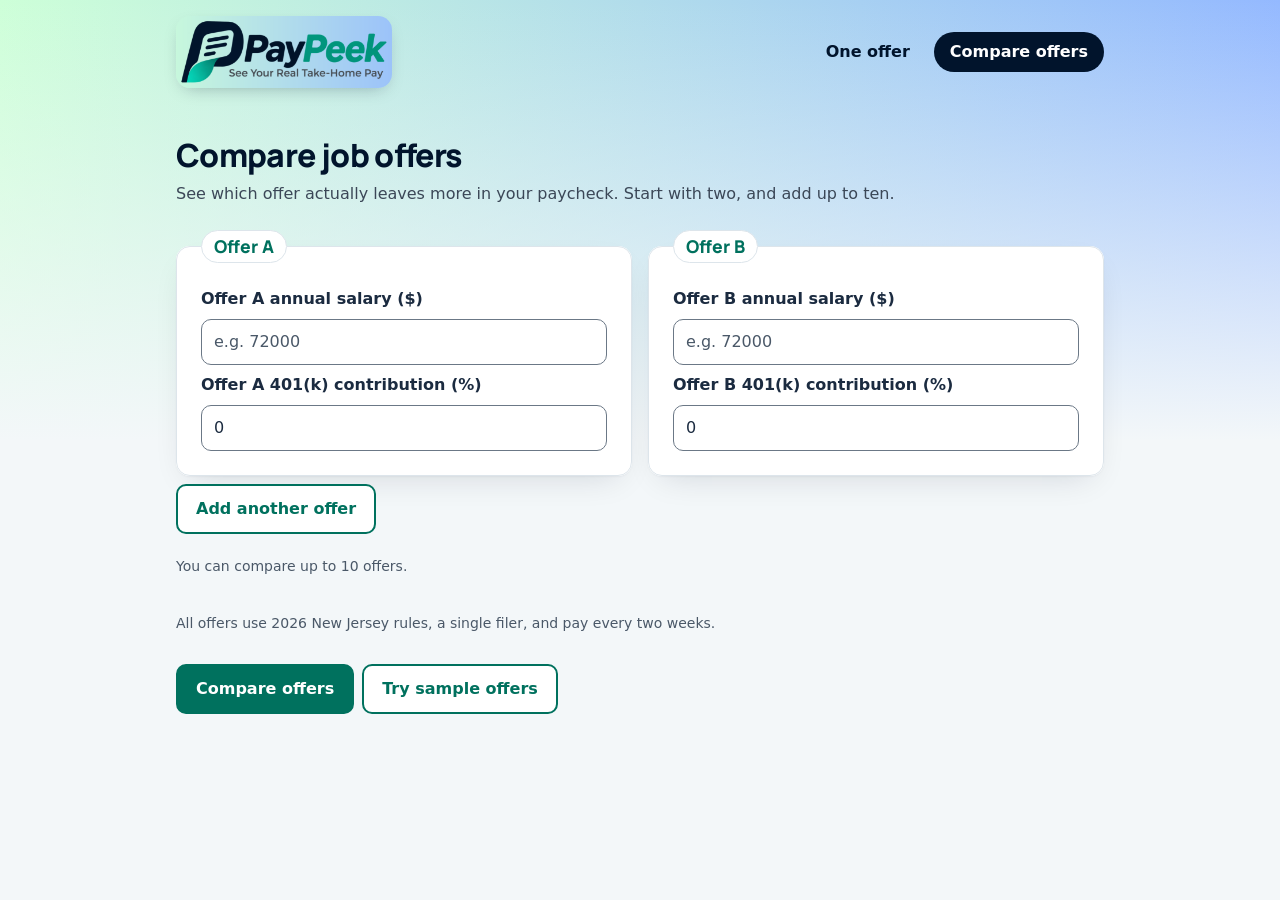
==== commit 4385ae22: "Visual refresh: logo gradient backdrop, Manrope, hero take-home card Presentation only, no behavior " ====
--- a/frontend/compare.html
+++ b/frontend/compare.html
@@ -7,6 +7,9 @@
     <title>Compare offers - PayPeek</title>
     <link rel="icon" href="assets/icon.png" type="image/png">
     <meta name="description" content="PayPeek: See your real take-home pay for a job offer.">
+    <link rel="preconnect" href="https://fonts.googleapis.com">
+    <link rel="preconnect" href="https://fonts.gstatic.com" crossorigin>
+    <link rel="stylesheet" href="https://fonts.googleapis.com/css2?family=Manrope:wght@600;700;800&display=swap">
     <link rel="stylesheet" href="style.css">
 </head>
 
--- a/frontend/style.css
+++ b/frontend/style.css
@@ -26,7 +26,13 @@
     --space-4: 16px;
     --space-5: 24px;
     --space-6: 32px;
-    --radius: 8px;
+    --radius: 14px;
+    --radius-sm: 10px;          /* inputs and buttons */
+    --shadow: 0 1px 2px rgba(1, 20, 44, 0.04), 0 12px 32px -14px rgba(1, 20, 44, 0.16);   /* soft card shadow */
+    --muted-strong: #3b4757;    /* muted text that sits on the gradient: 4.8:1 on its darkest point */
+    --mint: #cdffd8;            /* logo background, left */
+    --periwinkle: #94b9ff;      /* logo background, right */
+    --font-display: "Manrope", system-ui, -apple-system, "Segoe UI", Roboto, sans-serif;
     --page: 640px;
 }
 
@@ -55,7 +61,7 @@
 main {
     max-width: var(--page);
     margin: 0 auto;
-    padding: var(--space-5) var(--space-4) var(--space-6);
+    padding: var(--space-6) var(--space-4) var(--space-6);
 }
 
 h1,
@@ -72,7 +78,7 @@
 }
 
 h2 {
-    margin: var(--space-6) 0 var(--space-3);
+    margin: var(--space-6) 0 var(--space-4);
     font-size: 1.35rem;
 }
 
@@ -185,7 +191,8 @@
 
 #offer-form,
 fieldset {
-    padding: var(--space-4);
+    padding: var(--space-5);
+    box-shadow: var(--shadow);
     border: 1px solid var(--line);
     border-radius: var(--radius);
     background: var(--surface);
@@ -304,6 +311,7 @@
 
 table {
     width: 100%;
+    box-shadow: var(--shadow);
     border-collapse: separate;
     border-spacing: 0;
     border: 1px solid var(--line);
@@ -390,6 +398,7 @@
 }
 
 .offer-result {
+    box-shadow: var(--shadow);
     min-width: 0;
     padding: var(--space-4);
     border: 1px solid var(--line);
@@ -462,6 +471,7 @@
 }
 
 .breakdown {
+    box-shadow: var(--shadow);
     margin-bottom: var(--space-2);
     border: 1px solid var(--line);
     border-radius: var(--radius);
@@ -547,10 +557,84 @@
     }
 }
 
+/* ---- Where your paycheck goes (index.html) ---- */
+/* Segment colors vs the white card: navy 18.5:1, slate 4.5:1, logo teal 3.8:1 (all above the 3:1
+   needed for graphics). White gaps keep neighbouring segments apart, and the legend labels every
+   segment in text, so color is never the only cue. */
+.paybar {
+    margin: 0 0 var(--space-5);
+    padding: var(--space-4) var(--space-5);
+    border: 1px solid var(--line);
+    border-radius: var(--radius);
+    background: var(--surface);
+    box-shadow: var(--shadow);
+}
+
+.paybar h3 {
+    margin: 0;
+}
+
+.paybar-gross {
+    margin: var(--space-1) 0 var(--space-3);
+}
+
+.paybar-track {
+    display: flex;
+    gap: 2px;
+    height: 28px;
+    overflow: hidden;
+    border-radius: 6px;
+    background: var(--surface);
+}
+
+.paybar-seg {
+    min-width: 4px;          /* a tiny share stays visible */
+}
+
+.seg-net {
+    background: var(--navy);
+}
+
+.seg-tax {
+    background: var(--input-line);
+}
+
+.seg-401k {
+    background: var(--accent);
+}
+
+.paybar-legend {
+    display: flex;
+    flex-wrap: wrap;
+    gap: var(--space-2) var(--space-5);
+    margin: var(--space-3) 0 0;
+    padding: 0;
+    list-style: none;
+}
+
+.paybar-legend li {
+    display: flex;
+    align-items: center;
+    gap: var(--space-2);
+    font-variant-numeric: tabular-nums;
+}
+
+.paybar-legend strong {
+    color: var(--navy);
+}
+
+.swatch {
+    flex: none;
+    width: 14px;
+    height: 14px;
+    border-radius: 3px;
+}
+
 /* ---- What-if sliders (index.html) ---- */
 .whatif {
+    box-shadow: var(--shadow);
     margin: var(--space-4) 0 var(--space-5);
-    padding: var(--space-4);
+    padding: var(--space-5);
     border: 1px solid var(--line);
     border-radius: var(--radius);
     background: var(--surface);
@@ -625,6 +709,7 @@
 }
 
 .explain-box {
+    box-shadow: var(--shadow);
     margin-top: var(--space-3);
     padding: var(--space-4);
     border: 1px solid var(--line);
@@ -658,6 +743,10 @@
 }
 
 @media (max-width: 480px) {
+    .paybar-legend {
+        flex-direction: column;
+    }
+
     .brand img {
         height: 60px;
     }
@@ -709,3 +798,326 @@
 .whatif-hint {
     margin: 0 0 var(--space-3);
 }
+
+/* ==== Look and feel ==== */
+/* Presentation only. Gradient colors are sampled from assets/logo.png. Text that can sit on the
+   gradient was checked against its darkest point (#94b9ff): navy 9.4:1, body text 7.3:1,
+   --muted-strong 4.8:1. Regular --muted (3.7:1 there) and teal text are kept off the gradient. */
+
+/* Mint-to-periwinkle backdrop behind the header and top of the page, fading into --bg. */
+body {
+    background-color: var(--bg);
+    background-image:
+        linear-gradient(to bottom, rgba(243, 247, 249, 0) 0, var(--bg) 440px),
+        linear-gradient(90deg, var(--mint), #b1dceb 50%, var(--periwinkle));
+    background-size: 100% 440px;
+    background-repeat: no-repeat;
+}
+
+/* Headings and numbers in Manrope (system fonts if it doesn't load). */
+h1,
+h2,
+h3,
+legend,
+.net strong,
+.paybar-legend strong,
+.ranked-table .num-strong,
+.slider-num,
+td:not(:first-child) {
+    font-family: var(--font-display);
+}
+
+h1 {
+    font-size: 2rem;
+    font-weight: 800;
+    letter-spacing: -0.02em;
+}
+
+h2 {
+    margin-top: 40px;
+    font-weight: 800;
+    letter-spacing: -0.01em;
+}
+
+h3 {
+    font-weight: 700;
+}
+
+.lede,
+.site-tagline {
+    color: var(--muted-strong);
+}
+
+main {
+    padding-top: 40px;
+}
+
+/* Header sits on the gradient. */
+.site-header {
+    background: transparent;
+    border-bottom: 0;
+}
+
+.site-header-inner {
+    padding-top: var(--space-4);
+    padding-bottom: var(--space-2);
+}
+
+.brand img {
+    box-shadow: 0 6px 18px -8px rgba(1, 20, 44, 0.35);
+}
+
+.site-nav a {
+    transition: background-color 0.15s ease;
+}
+
+.site-nav a:hover {
+    background: rgba(255, 255, 255, 0.7);
+}
+
+.site-nav a[aria-current="page"]:hover {
+    background: var(--navy);
+    color: #fff;
+}
+
+/* Blue focus ring is too faint on the periwinkle end (2.9:1); navy is 9.4:1. */
+.site-header :focus-visible {
+    outline-color: var(--navy);
+}
+
+/* Cards: rounder, softer edge. */
+#offer-form,
+fieldset,
+.whatif,
+.paybar,
+.offer-result,
+.explain-box,
+.breakdown,
+table {
+    border-color: #dde5eb;
+}
+
+#offer-form,
+.whatif,
+.paybar {
+    padding: 28px;
+}
+
+/* Legends straddle the card edge (half on the gradient), so give them their own white pill. */
+legend {
+    padding: 2px var(--space-3);
+    border: 1px solid #dde5eb;
+    border-radius: 999px;
+    background: var(--surface);
+}
+
+/* Inputs and buttons */
+input,
+select,
+button {
+    border-radius: var(--radius-sm);
+}
+
+input:not([type="range"]):hover,
+select:hover {
+    border-color: var(--navy);
+}
+
+button {
+    padding: 11px 18px;
+    transition: background-color 0.15s ease, border-color 0.15s ease, box-shadow 0.15s ease, transform 0.15s ease;
+}
+
+button:hover:not(:disabled) {
+    transform: translateY(-1px);
+    box-shadow: 0 6px 14px -8px rgba(0, 90, 75, 0.55);
+}
+
+button:active:not(:disabled) {
+    transform: none;
+    box-shadow: none;
+}
+
+/* Focus: the ring plus a soft halo so it reads clearly on any background. */
+:focus-visible {
+    outline-offset: 3px;
+    border-radius: var(--radius-sm);
+}
+
+input:focus-visible,
+select:focus-visible,
+button:focus-visible {
+    box-shadow: 0 0 0 6px rgba(29, 95, 209, 0.15);
+}
+
+/* Hero take-home card: navy gradient with a faint leaf-teal glow (white number 13:1 or more
+   everywhere on it, mint label 8.8:1 or more). */
+.net {
+    padding: var(--space-5) 28px;
+    border-left: 0;
+    border-radius: 18px;
+    background:
+        radial-gradient(circle at 100% 0%, rgba(5, 205, 178, 0.22), transparent 55%),
+        linear-gradient(135deg, var(--navy) 0%, #072340 55%, #0e3157 100%);
+    box-shadow: 0 20px 40px -22px rgba(1, 20, 44, 0.6);
+    letter-spacing: 0.01em;
+}
+
+.net strong {
+    margin-top: var(--space-2);
+    font-size: 3rem;
+    font-weight: 800;
+    letter-spacing: -0.02em;
+    line-height: 1.05;
+}
+
+.offer-result .net {
+    padding: var(--space-4) var(--space-5);
+}
+
+.offer-result .net strong {
+    font-size: 2.25rem;
+}
+
+/* Range sliders: slim track (4.5:1 on white) and a round teal thumb (6.0:1). */
+input[type="range"] {
+    -webkit-appearance: none;
+    appearance: none;
+    height: 32px;
+    background: transparent;
+    cursor: pointer;
+}
+
+input[type="range"]::-webkit-slider-runnable-track {
+    height: 6px;
+    border-radius: 999px;
+    background: var(--input-line);
+}
+
+input[type="range"]::-webkit-slider-thumb {
+    -webkit-appearance: none;
+    width: 24px;
+    height: 24px;
+    margin-top: -9px;
+    border: 3px solid #fff;
+    border-radius: 50%;
+    background: var(--brand);
+    box-shadow: 0 0 0 1px var(--brand), 0 3px 8px rgba(1, 20, 44, 0.3);
+    transition: transform 0.15s ease;
+}
+
+input[type="range"]:hover::-webkit-slider-thumb {
+    transform: scale(1.1);
+}
+
+input[type="range"]::-moz-range-track {
+    height: 6px;
+    border-radius: 999px;
+    background: var(--input-line);
+}
+
+input[type="range"]::-moz-range-progress {
+    height: 6px;
+    border-radius: 999px;
+    background: var(--brand);
+}
+
+input[type="range"]::-moz-range-thumb {
+    width: 18px;
+    height: 18px;
+    border: 3px solid #fff;
+    border-radius: 50%;
+    background: var(--brand);
+    box-shadow: 0 0 0 1px var(--brand), 0 3px 8px rgba(1, 20, 44, 0.3);
+}
+
+/* Paycheck bar: rounder track; segments ease to their new size when values change. */
+.paybar-track {
+    height: 30px;
+    border-radius: var(--radius-sm);
+}
+
+.paybar-seg {
+    transition: width 0.25s ease;
+}
+
+.breakdown > summary {
+    border-radius: var(--radius);
+    transition: background-color 0.15s ease;
+}
+
+.breakdown > summary:hover {
+    background: var(--bg);
+}
+
+/* Results fade and slide in when they appear. */
+@keyframes rise-in {
+    from {
+        opacity: 0;
+        transform: translateY(10px);
+    }
+
+    to {
+        opacity: 1;
+        transform: none;
+    }
+}
+
+#results:not([hidden]),
+#ranked:not([hidden]),
+.explain-box:not([hidden]) {
+    animation: rise-in 0.4s ease-out both;
+}
+
+/* Narrow screens */
+@media (max-width: 480px) {
+    h1 {
+        font-size: 1.75rem;
+    }
+
+    #offer-form,
+    .whatif,
+    .paybar {
+        padding: var(--space-5);
+    }
+
+    .net {
+        padding: var(--space-5);
+    }
+
+    .net strong {
+        font-size: 2.5rem;
+    }
+
+    .offer-result .net strong {
+        font-size: 2.1rem;
+    }
+}
+
+@media (max-width: 380px) {
+    #offer-form,
+    .whatif,
+    .paybar,
+    .net {
+        padding: var(--space-4);
+    }
+
+    .net strong {
+        font-size: 2.2rem;
+    }
+}
+
+/* No motion for people who ask for less. */
+@media (prefers-reduced-motion: reduce) {
+    *,
+    *::before,
+    *::after {
+        animation: none !important;
+        transition: none !important;
+    }
+
+    button:hover:not(:disabled),
+    input[type="range"]:hover::-webkit-slider-thumb {
+        transform: none;
+    }
+}
